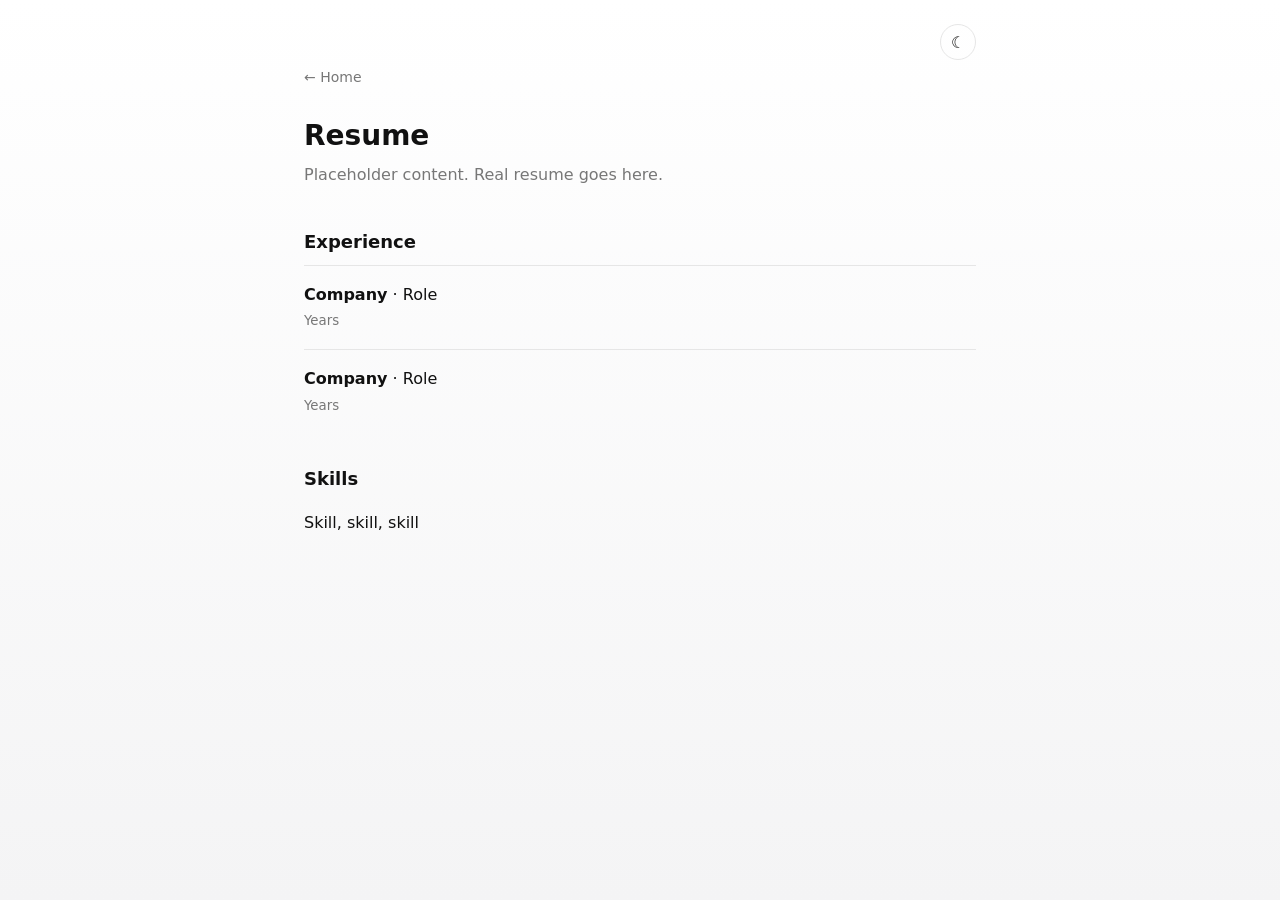
==== resume.html @ 05b13978 "Minimal personal site: landing, resume, blog" ====
<!doctype html><html lang="en"><head><meta charset="utf-8"><meta name="viewport" content="width=device-width,initial-scale=1"><title>Resume · Andy Perlitch</title><link rel="stylesheet" href="style.css"><script src="theme.js"></script></head><body><main>
<a class="back" href="index.html">← Home</a><h1 style="margin-top:24px">Resume</h1><p class="sub">Placeholder content. Real resume goes here.</p>
<h2>Experience</h2><div class="post"><b>Company</b> · Role<br><small>Years</small></div><div class="post"><b>Company</b> · Role<br><small>Years</small></div>
<h2>Skills</h2><p>Skill, skill, skill</p></main></body></html>
---- style.css ----
:root{--bg:#fff;--bg2:#f4f4f5;--fg:#111;--muted:#777;--line:#e6e6e6;--c1:#fff;--c2:#f6f6f7}
[data-theme=dark]{--bg:#111;--bg2:#18181a;--fg:#eee;--muted:#888;--line:#2a2a2a;--c1:#1a1a1c;--c2:#141416}
*{box-sizing:border-box}body{margin:0;color:var(--fg);font:16px/1.6 system-ui,-apple-system,sans-serif;background:linear-gradient(180deg,var(--bg),var(--bg2)) fixed;min-height:100vh;transition:background .2s,color .2s}
main{max-width:720px;margin:0 auto;padding:64px 24px;position:relative}
h1{font-size:28px;font-weight:600;margin:0 0 4px}p.sub{color:var(--muted);margin:0 0 40px}
.grid{display:grid;grid-template-columns:repeat(auto-fill,minmax(200px,1fr));gap:16px}
.card{position:relative;overflow:hidden;display:block;border:1px solid var(--line);border-radius:12px;padding:20px;color:inherit;text-decoration:none;background:linear-gradient(160deg,var(--c1),var(--c2));transition:border-color .15s}
.card:hover{border-color:var(--fg)}.card b,.card span{position:relative;display:block}.card span{color:var(--muted);font-size:14px}
.card svg{position:absolute;right:-18px;top:50%;transform:translateY(-50%) rotate(-8deg);width:96px;height:96px;opacity:.07;fill:none;stroke:var(--fg);stroke-width:1.5;stroke-linecap:round;stroke-linejoin:round;transition:opacity .2s}
.card:hover svg{opacity:.14}
.toggle{position:absolute;top:24px;right:24px;background:none;border:1px solid var(--line);color:var(--fg);border-radius:999px;width:36px;height:36px;cursor:pointer;font-size:16px}
a.back{color:var(--muted);text-decoration:none;font-size:14px}h2{font-size:18px;margin:32px 0 8px}
.post{border-top:1px solid var(--line);padding:16px 0}.post small{color:var(--muted)}
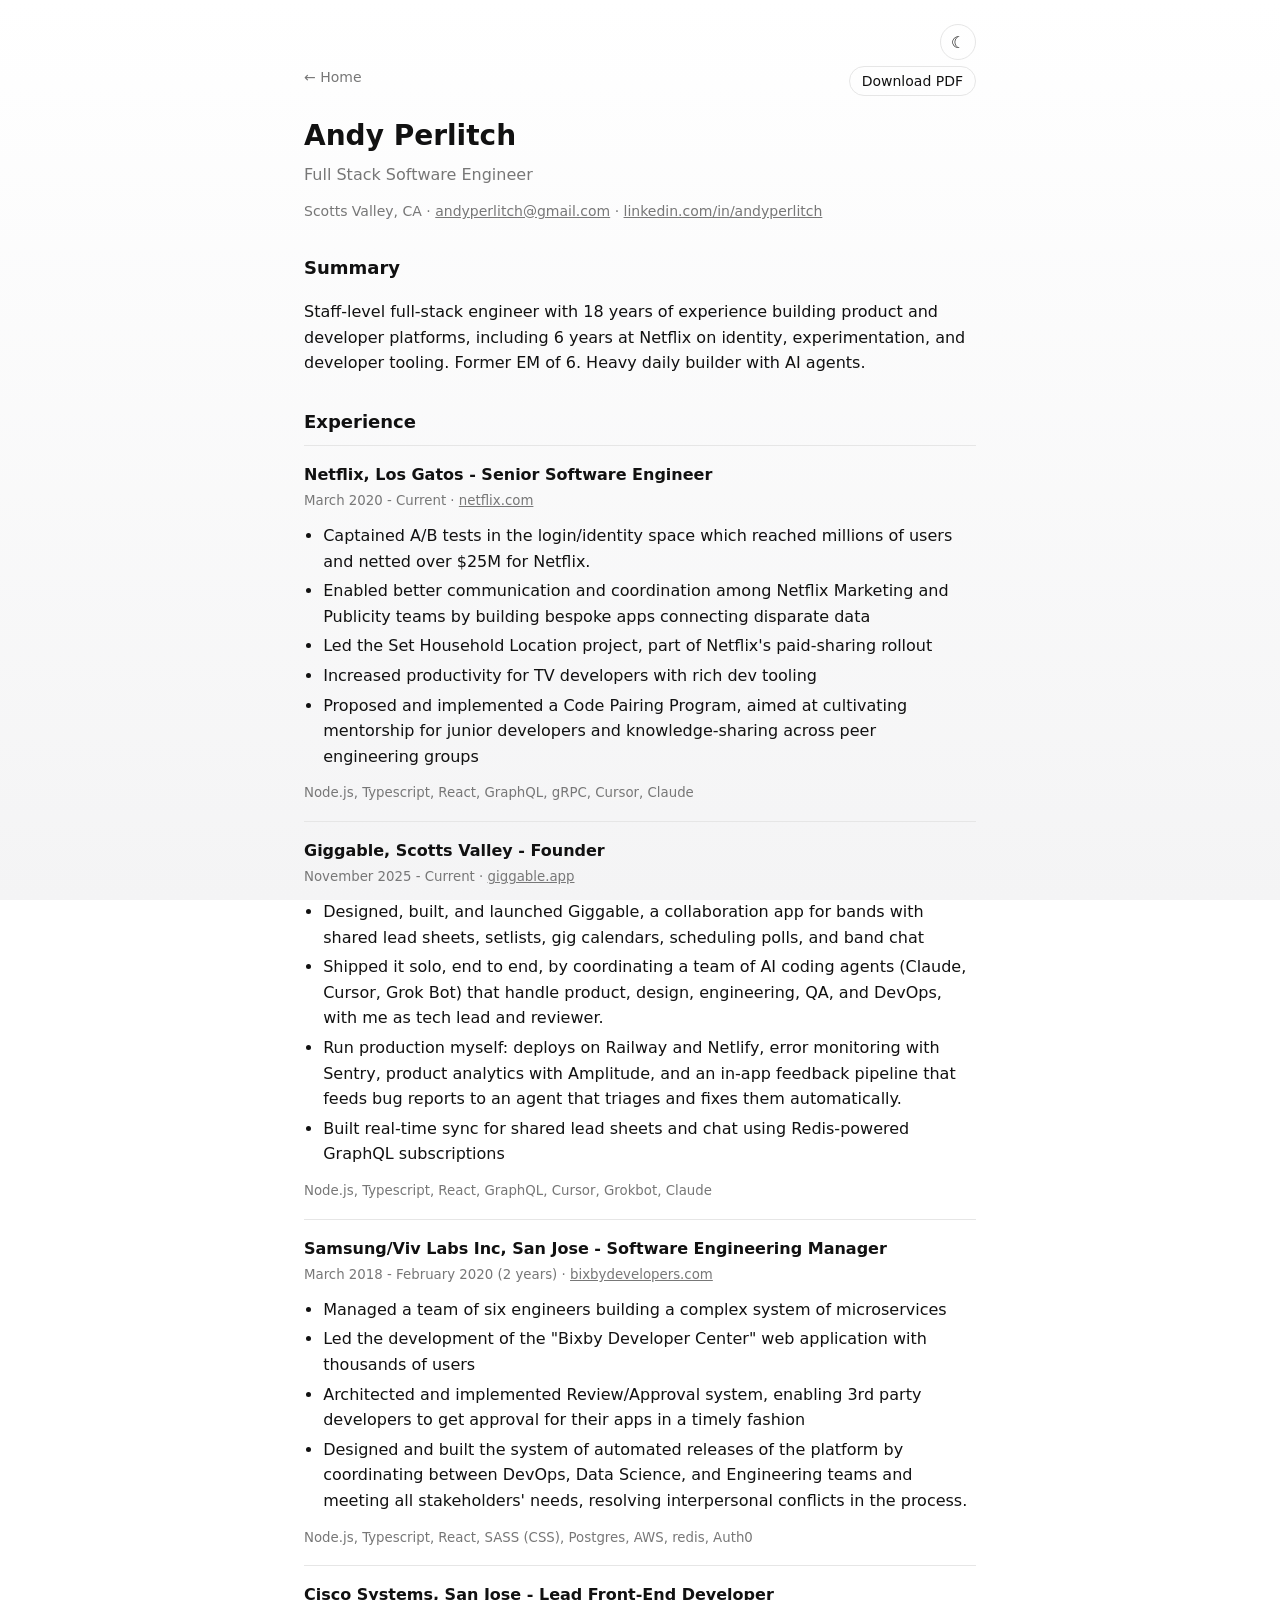
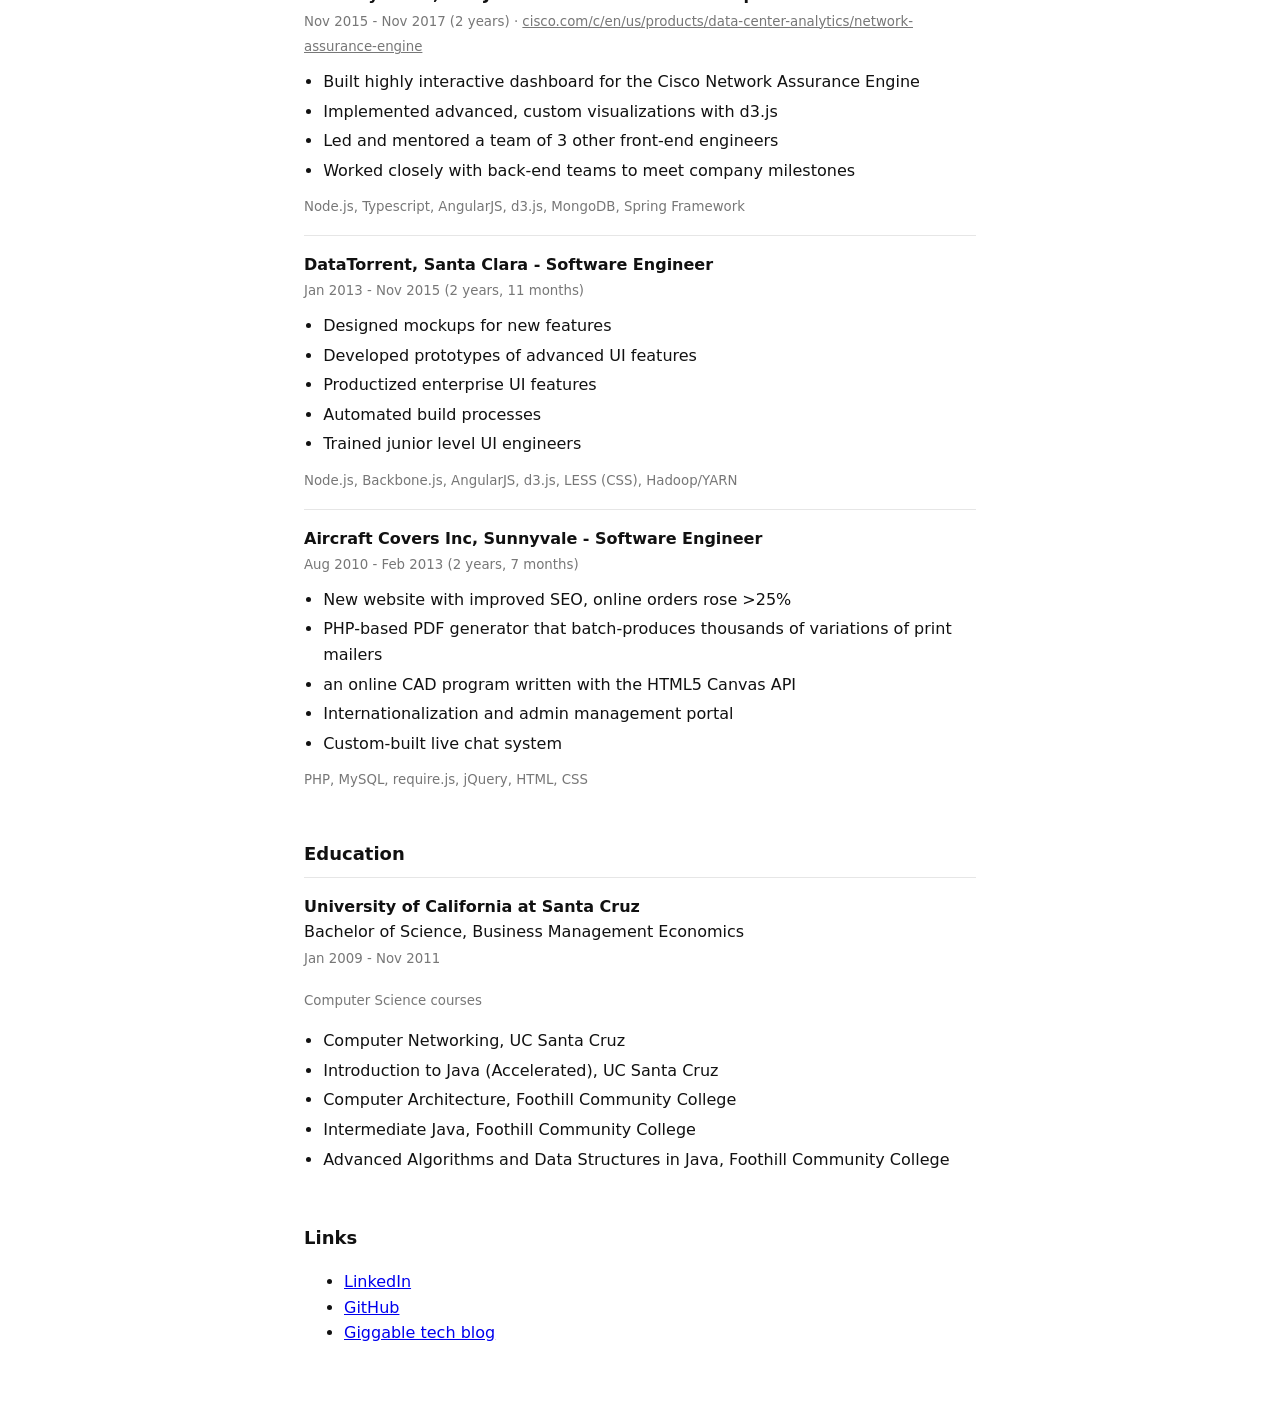
==== commit 6c2dccfb: "Add resume from Google Doc and Giggable project page Generate resume.html via scripts/sync_resume.py" ====
--- a/resume.html
+++ b/resume.html
@@ -1,4 +1,33 @@
-<!doctype html><html lang="en"><head><meta charset="utf-8"><meta name="viewport" content="width=device-width,initial-scale=1"><title>Resume · Andy Perlitch</title><link rel="stylesheet" href="style.css"><script src="theme.js"></script></head><body><main>
-<a class="back" href="index.html">← Home</a><h1 style="margin-top:24px">Resume</h1><p class="sub">Placeholder content. Real resume goes here.</p>
-<h2>Experience</h2><div class="post"><b>Company</b> · Role<br><small>Years</small></div><div class="post"><b>Company</b> · Role<br><small>Years</small></div>
-<h2>Skills</h2><p>Skill, skill, skill</p></main></body></html>
+<!doctype html>
+<html lang="en">
+<head>
+<meta charset="utf-8">
+<meta name="viewport" content="width=device-width,initial-scale=1">
+<title>Resume · Andy Perlitch</title>
+<link rel="stylesheet" href="style.css">
+<script src="theme.js"></script>
+</head>
+<body>
+<main>
+<a class="back" href="index.html">← Home</a>
+<div class="resume-actions">
+<a class="pdf" href="resume.pdf">Download PDF</a>
+</div>
+<h1 style="margin-top:24px">Andy Perlitch</h1>
+<p class="sub">Full Stack Software Engineer</p>
+<p class="contact">Scotts Valley, CA · <a href="mailto:andyperlitch@gmail.com">andyperlitch@gmail.com</a> · <a href="https://www.linkedin.com/in/andyperlitch/">linkedin.com/in/andyperlitch</a></p>
+
+<h2>Summary</h2>
+<p>Staff-level full-stack engineer with 18 years of experience building product and developer platforms, including 6 years at Netflix on identity, experimentation, and developer tooling. Former EM of 6. Heavy daily builder with AI agents.</p>
+
+<h2>Experience</h2>
+<div class="post"><b>Netflix,  Los Gatos - Senior Software Engineer</b><br><small>March 2020 - Current · <a href="https://netflix.com">netflix.com</a></small><ul><li>Captained A/B tests in the login/identity space which reached millions of users and netted over $25M for Netflix.</li><li>Enabled better communication and coordination among Netflix Marketing and Publicity teams by building bespoke apps connecting disparate data</li><li>Led the Set Household Location project, part of Netflix&#x27;s paid-sharing rollout</li><li>Increased productivity for TV developers with rich dev tooling</li><li>Proposed and implemented a Code Pairing Program, aimed at cultivating mentorship for junior developers and knowledge-sharing across peer engineering groups</li></ul><p class="tech"><small>Node.js, Typescript, React, GraphQL, gRPC, Cursor, Claude</small></p></div><div class="post"><b>Giggable, Scotts Valley - Founder</b><br><small>November 2025 - Current · <a href="https://giggable.app">giggable.app</a></small><ul><li>Designed, built, and launched Giggable, a collaboration app for bands with shared lead sheets, setlists, gig calendars, scheduling polls, and band chat</li><li>Shipped it solo, end to end, by coordinating a team of AI coding agents (Claude, Cursor, Grok Bot) that handle product, design, engineering, QA, and DevOps, with me as tech lead and reviewer.</li><li>Run production myself: deploys on Railway and Netlify, error monitoring with Sentry, product analytics with Amplitude, and an in-app feedback pipeline that feeds bug reports to an agent that triages and fixes them automatically.</li><li>Built real-time sync for shared lead sheets and chat using Redis-powered GraphQL subscriptions</li></ul><p class="tech"><small>Node.js, Typescript, React, GraphQL, Cursor, Grokbot, Claude</small></p></div><div class="post"><b>Samsung/Viv Labs Inc,  San Jose - Software Engineering Manager</b><br><small>March 2018 - February 2020 (2 years) · <a href="https://bixbydevelopers.com">bixbydevelopers.com</a></small><ul><li>Managed a team of six engineers building a complex system of microservices</li><li>Led the development of the &quot;Bixby Developer Center&quot; web application with thousands of users</li><li>Architected and implemented Review/Approval system, enabling 3rd party developers to get approval for their apps in a timely fashion</li><li>Designed and built the system of automated releases of the platform by coordinating between DevOps, Data Science, and Engineering teams and meeting all stakeholders&#x27; needs, resolving interpersonal conflicts in the process.</li></ul><p class="tech"><small>Node.js, Typescript, React, SASS (CSS), Postgres, AWS, redis, Auth0</small></p></div><div class="post"><b>Cisco Systems, San Jose - Lead Front-End Developer</b><br><small>Nov 2015 - Nov 2017 (2 years) · <a href="https://www.cisco.com/c/en/us/products/data-center-analytics/network-assurance-engine/">cisco.com/c/en/us/products/data-center-analytics/network-assurance-engine</a></small><ul><li>Built highly interactive dashboard for the Cisco Network Assurance Engine</li><li>Implemented advanced, custom visualizations with d3.js</li><li>Led and mentored a team of 3 other front-end engineers</li><li>Worked closely with back-end teams to meet company milestones</li></ul><p class="tech"><small>Node.js, Typescript, AngularJS, d3.js, MongoDB, Spring Framework</small></p></div><div class="post"><b>DataTorrent, Santa Clara - Software Engineer</b><br><small>Jan 2013 - Nov 2015 (2 years, 11 months)</small><ul><li>Designed mockups for new features</li><li>Developed prototypes of advanced UI features</li><li>Productized enterprise UI features</li><li>Automated build processes</li><li>Trained junior level UI engineers</li></ul><p class="tech"><small>Node.js, Backbone.js, AngularJS, d3.js, LESS (CSS), Hadoop/YARN</small></p></div><div class="post"><b>Aircraft Covers Inc, Sunnyvale - Software Engineer</b><br><small>Aug 2010 - Feb 2013 (2 years, 7 months)</small><ul><li>New website with improved SEO, online orders rose &gt;25%</li><li>PHP-based PDF generator that batch-produces thousands of variations of print mailers</li><li>an online CAD program written with the HTML5 Canvas API</li><li>Internationalization and admin management portal</li><li>Custom-built live chat system</li></ul><p class="tech"><small>PHP, MySQL, require.js, jQuery, HTML, CSS</small></p></div>
+
+<h2>Education</h2>
+<div class="post"><b>University of California at Santa Cruz</b><br>Bachelor of Science, Business Management Economics<br><small>Jan 2009 - Nov 2011</small><p><small>Computer Science courses</small></p><ul><li>Computer Networking, UC Santa Cruz</li><li>Introduction to Java (Accelerated), UC Santa Cruz</li><li>Computer Architecture, Foothill Community College</li><li>Intermediate Java, Foothill Community College</li><li>Advanced Algorithms and Data Structures in Java, Foothill Community College</li></ul></div>
+
+<h2>Links</h2>
+<ul><li><a href="https://www.linkedin.com/in/andyperlitch/">LinkedIn</a></li><li><a href="https://github.com/andyperlitch">GitHub</a></li><li><a href="https://giggable.app/tech/">Giggable tech blog</a></li></ul>
+</main>
+</body>
+</html>
--- a/style.css
+++ b/style.css
@@ -11,3 +11,21 @@
 .toggle{position:absolute;top:24px;right:24px;background:none;border:1px solid var(--line);color:var(--fg);border-radius:999px;width:36px;height:36px;cursor:pointer;font-size:16px}
 a.back{color:var(--muted);text-decoration:none;font-size:14px}h2{font-size:18px;margin:32px 0 8px}
 .post{border-top:1px solid var(--line);padding:16px 0}.post small{color:var(--muted)}
+
+/* Resume */
+.contact{color:var(--muted);font-size:14px;margin:-28px 0 32px}
+.contact a{color:var(--muted)}
+.resume-actions{float:right;margin-top:4px}
+a.pdf{font-size:14px;color:var(--fg);text-decoration:none;border:1px solid var(--line);border-radius:999px;padding:6px 12px}
+a.pdf:hover{border-color:var(--fg)}
+.post ul{margin:10px 0 0;padding-left:1.2em}
+.post li{margin:4px 0}
+.post .tech{margin:10px 0 0;color:var(--muted)}
+.post a{color:inherit}
+
+/* Giggable page */
+.preview{display:block;margin:8px 0 28px;border:1px solid var(--line);border-radius:14px;overflow:hidden;background:var(--c1);text-decoration:none;color:inherit;transition:border-color .15s}
+.preview:hover{border-color:var(--fg)}
+.preview img{display:block;width:100%;height:auto;vertical-align:top}
+.preview .cap{display:block;padding:12px 16px;color:var(--muted);font-size:14px;border-top:1px solid var(--line)}
+.single-card{max-width:280px}
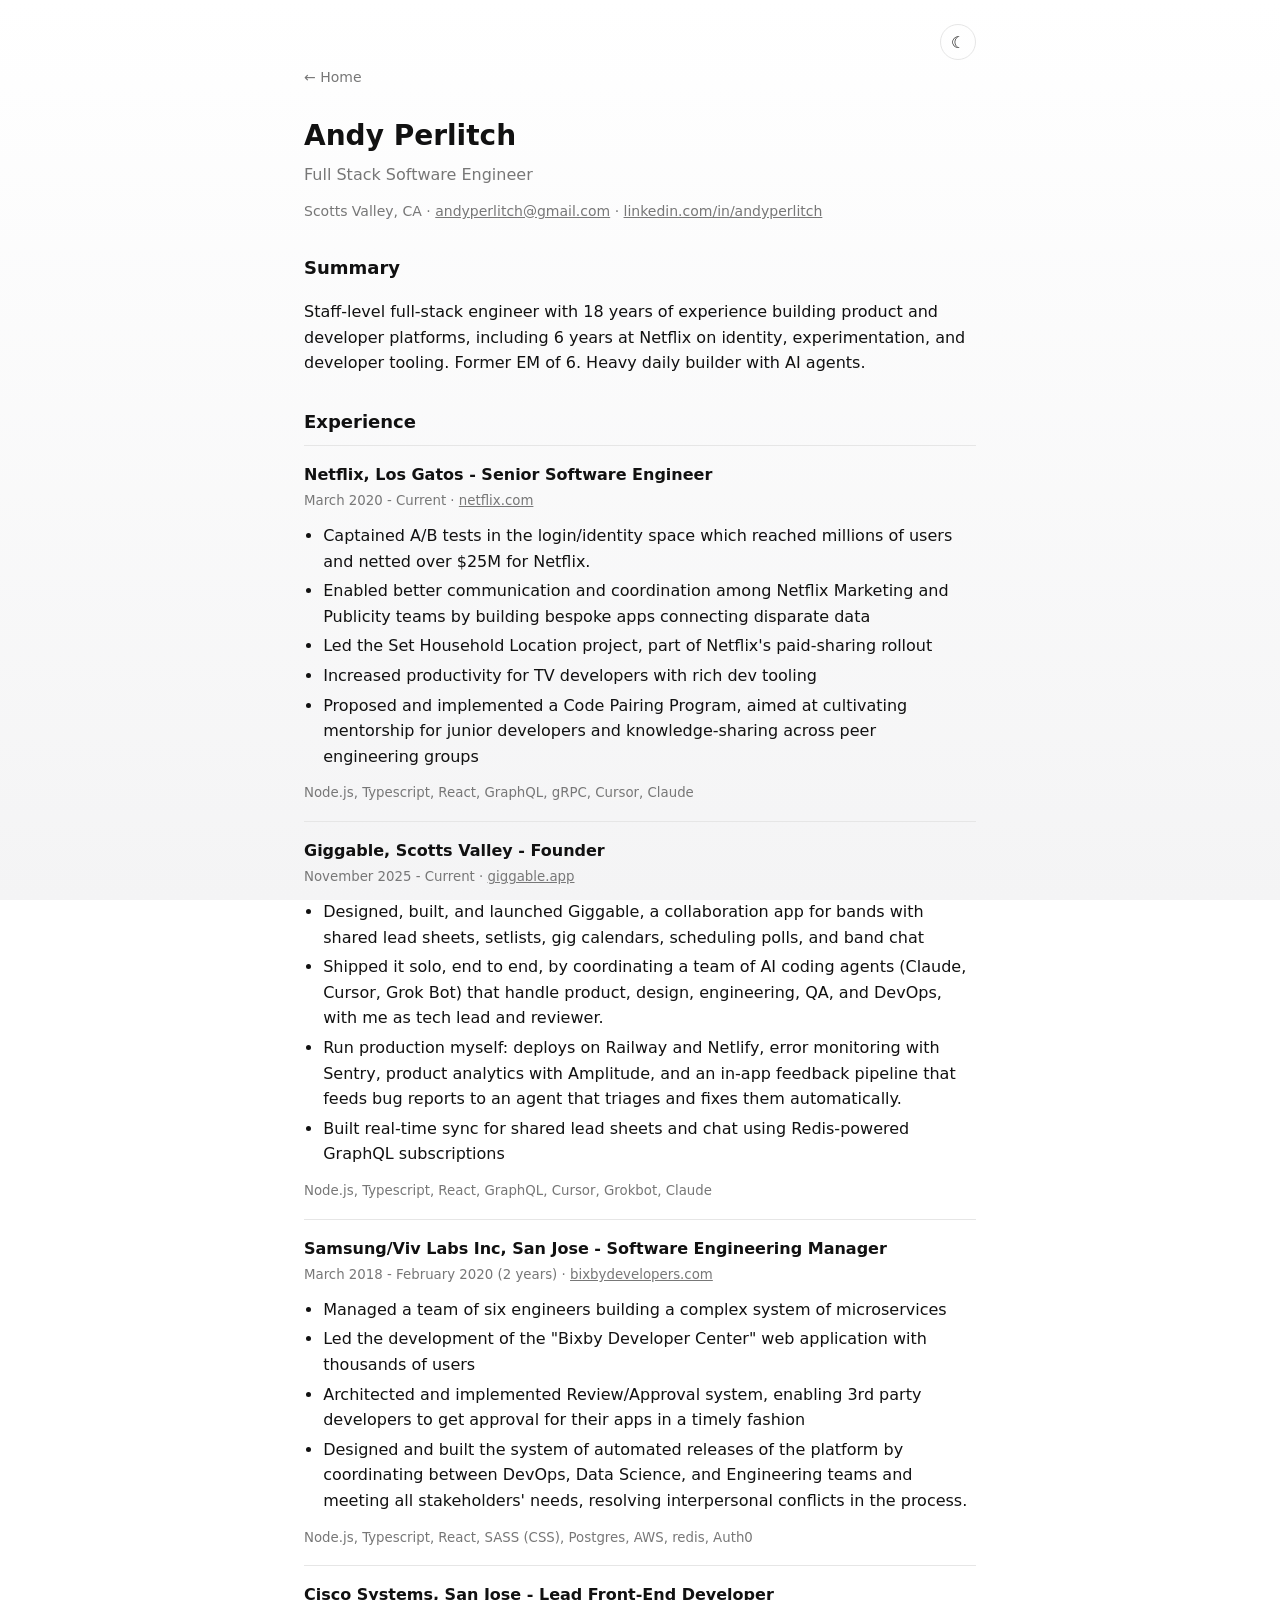
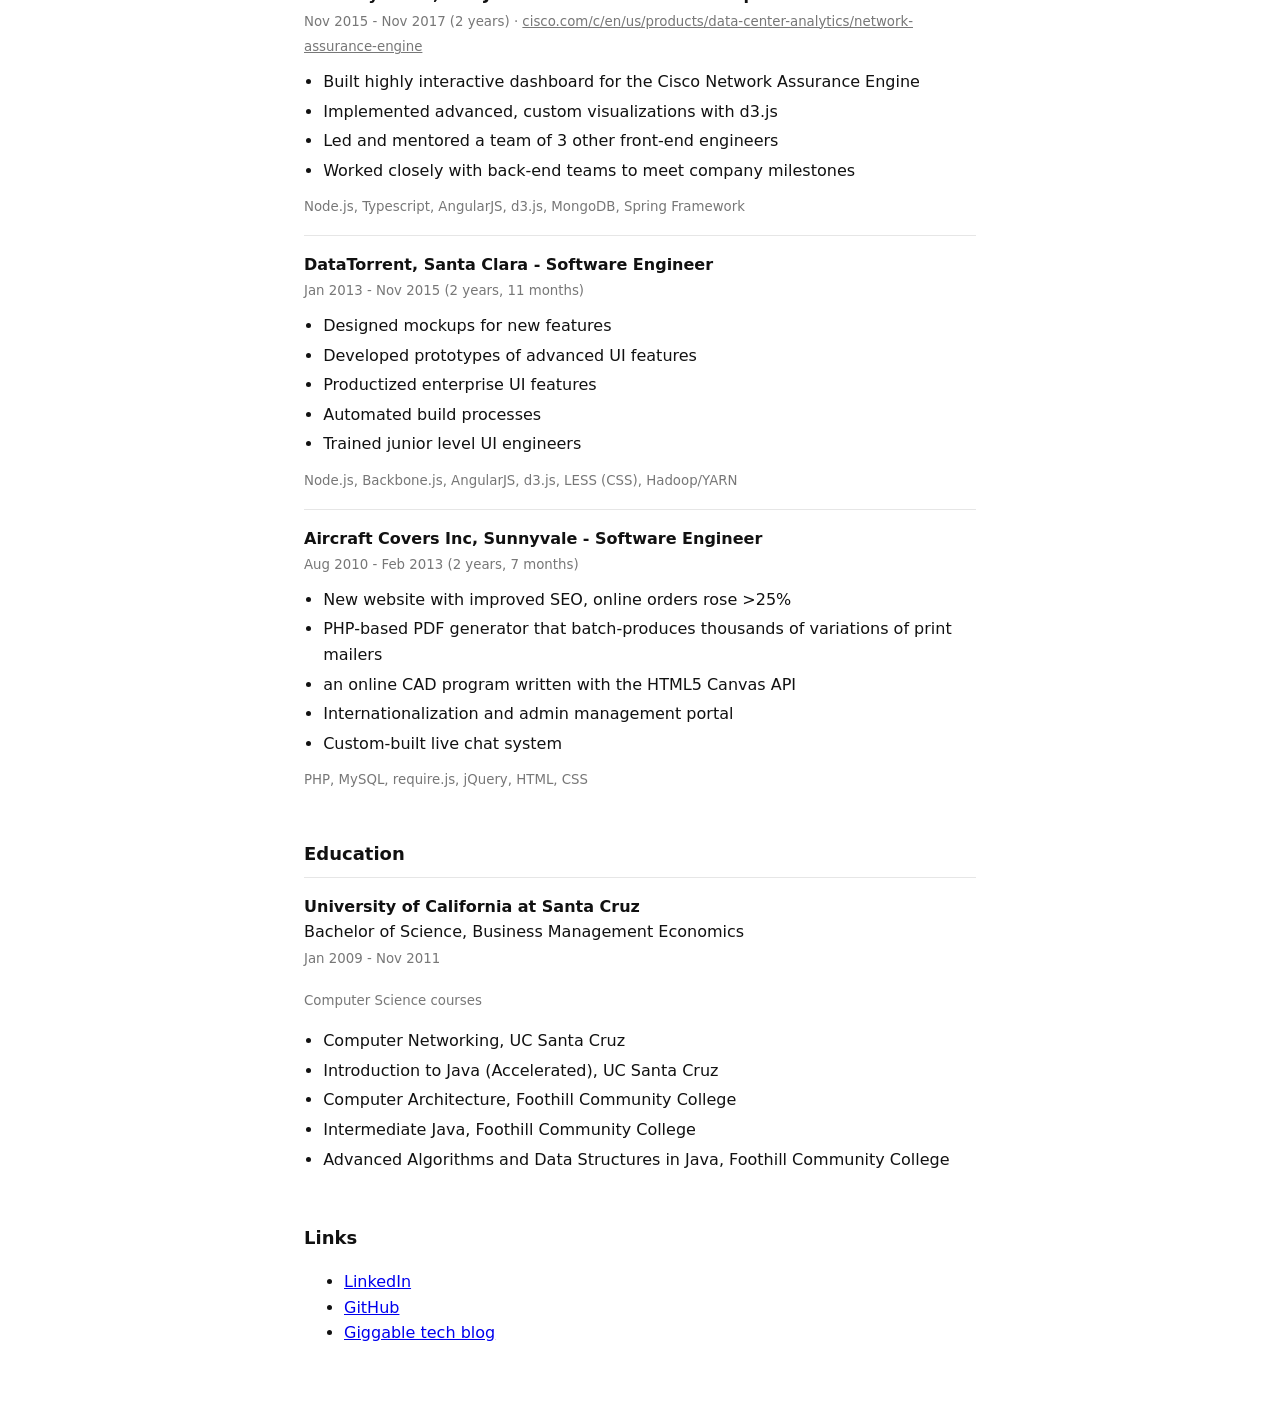
==== commit 653052a1: "Remove resume PDF download (privacy)" ====
--- a/resume.html
+++ b/resume.html
@@ -11,7 +11,6 @@
 <main>
 <a class="back" href="index.html">← Home</a>
 <div class="resume-actions">
-<a class="pdf" href="resume.pdf">Download PDF</a>
 </div>
 <h1 style="margin-top:24px">Andy Perlitch</h1>
 <p class="sub">Full Stack Software Engineer</p>
